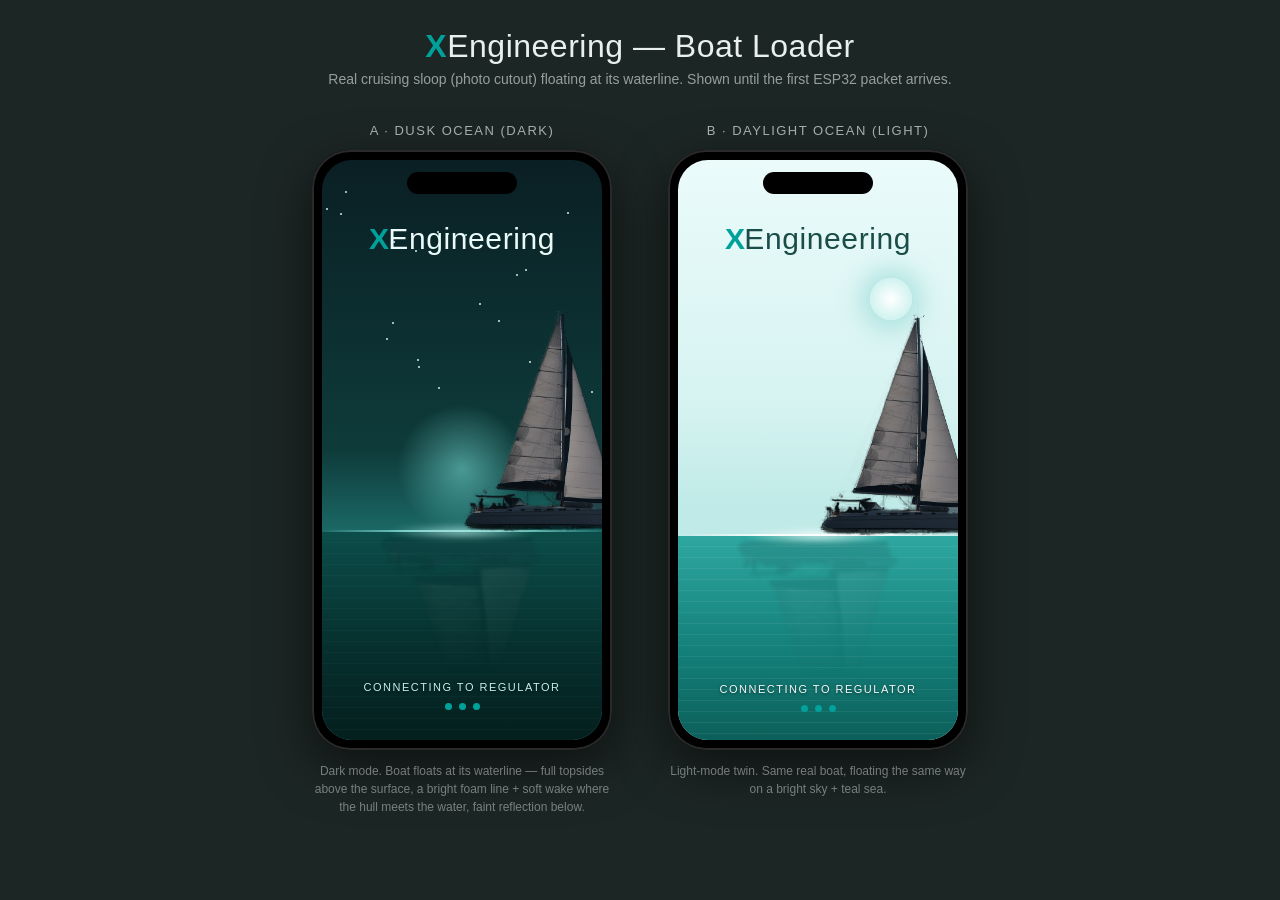
==== boat_loader_prototypes.html @ 445ec553 "Add boat loader prototype + CC BY-SA image credit Loading-screen sailboat prototype using a real cru" ====
<!DOCTYPE html>
<html lang="en">
<head>
<meta charset="UTF-8">
<meta name="viewport" content="width=device-width, initial-scale=1.0">
<title>X Engineering — Boat Loader (real boat, floating)</title>
<style>
  :root{ --accent:#00a19a; --accent-deep:#007a75; --accent-soft:#4fc4bd; }
  *{ box-sizing:border-box; }
  body{ margin:0; font-family:-apple-system,BlinkMacSystemFont,'Segoe UI',Roboto,Helvetica,Arial,sans-serif;
    background:#1c2624; color:#e8efee; padding:28px 18px 60px; }
  .page-title{ text-align:center; margin:0 0 6px; font-weight:300; letter-spacing:.5px; }
  .page-title b{ color:var(--accent); font-weight:900; }
  .page-sub{ text-align:center; opacity:.6; margin:0 0 36px; font-size:14px; }
  .grid{ display:flex; flex-wrap:wrap; gap:40px; justify-content:center; }
  .proto{ display:flex; flex-direction:column; align-items:center; }
  .proto-name{ font-size:13px; letter-spacing:1.5px; text-transform:uppercase; opacity:.7; margin-bottom:12px; }
  .proto-desc{ font-size:12px; opacity:.45; margin:12px 8px 0; text-align:center; max-width:300px; line-height:1.5; }

  .phone{ width:300px; height:600px; border-radius:38px; background:#000; padding:10px;
    box-shadow:0 18px 50px rgba(0,0,0,.5), inset 0 0 0 2px #2a2a2a; position:relative; }
  .screen{ width:100%; height:100%; border-radius:30px; overflow:hidden; position:relative; }
  .notch{ position:absolute; top:12px; left:50%; transform:translateX(-50%); width:110px; height:22px; background:#000; border-radius:12px; z-index:60; }

  .wm{ display:flex; align-items:baseline; justify-content:center; line-height:1; font-size:30px; }
  .wm-X{ font-weight:900; color:var(--accent); letter-spacing:-.02em; }
  .wm-rest{ font-weight:300; letter-spacing:.02em; }
  .tagline{ text-align:center; font-size:10px; letter-spacing:3px; text-transform:uppercase; opacity:.6; margin-top:8px; }
  .brand{ position:absolute; top:64px; left:0; right:0; z-index:40; }
  .loadtext{ text-align:center; font-size:11px; letter-spacing:1.5px; text-transform:uppercase; margin-bottom:10px; opacity:.95; text-shadow:0 1px 3px rgba(0,0,0,.5); }
  .A .loadtext{ color:#cdfbf6; } .B .loadtext{ color:#ffffff; }
  .dots{ display:flex; gap:7px; justify-content:center; }
  .dots span{ width:7px; height:7px; border-radius:50%; background:var(--accent); animation:pulse 1.4s ease-in-out infinite; }
  .dots span:nth-child(2){ animation-delay:.2s; } .dots span:nth-child(3){ animation-delay:.4s; }
  @keyframes pulse{ 0%,100%{opacity:.25; transform:scale(.7);} 50%{opacity:1; transform:scale(1);} }

  .sky{ position:absolute; inset:0; }

  /* --- WATERLINE MODEL ---
     The photo cutout was trimmed exactly at the hull's real waterline, so the
     boat's BOTTOM EDGE is the waterline. We align the sea surface to that edge:
     the whole hull/topsides stay above water; only a foam line + wake touch it. */
  .boat{ position:absolute; left:50%; width:166px; z-index:30; transform-origin:50% 100%;
    animation:bob 6s ease-in-out infinite; }
  .boat img{ width:100%; display:block; }
  @keyframes bob{
    0%,100%{ transform:translateX(-51%) translateY(0)   rotate(-1deg); }
    50%    { transform:translateX(-49%) translateY(-4px) rotate(1deg); }
  }

  .reflection{ position:absolute; left:50%; width:166px; z-index:16;
    transform:translateX(-50%) scaleY(-1); filter:blur(1.4px);
    -webkit-mask-image:linear-gradient(to top, #000 0%, transparent 60%);
            mask-image:linear-gradient(to top, #000 0%, transparent 60%);
    animation:refl 6s ease-in-out infinite; }
  .reflection img{ width:100%; display:block; }
  @keyframes refl{ 0%,100%{ transform:translateX(-50%) scaleY(-1) skewX(2.5deg);} 50%{ transform:translateX(-50%) scaleY(-1) skewX(-2.5deg);} }

  .sea{ position:absolute; left:0; right:0; bottom:0; z-index:15; overflow:hidden; }
  .waterline{ position:absolute; left:0; right:0; height:2px; z-index:20; }   /* bright surface line */
  .wake{ position:absolute; left:50%; transform:translateX(-50%); width:150px; height:16px; z-index:22;
    border-radius:50%; filter:blur(3px); animation:wake 6s ease-in-out infinite; }
  @keyframes wake{ 0%,100%{ opacity:.55; width:150px;} 50%{ opacity:.8; width:166px;} }

  /* gentle swell lines, LOW in the water body — purely decorative, never touch the hull */
  .swell{ position:absolute; left:0; width:200%; height:24px; z-index:18; }
  .swell svg{ width:100%; height:100%; display:block; }
  .swell path{ vector-effect:non-scaling-stroke; fill:none; }
  @keyframes drift{ from{ transform:translateX(0);} to{ transform:translateX(-50%);} }

  /* ============ A — DUSK OCEAN (dark) ============ */
  .A .sky{ background:linear-gradient(#0a1f24 0%, #0e3b3a 50%, #1d6f6c 66%, #2b8a86 74%); }
  .A .wm-rest{ color:#e9faf8; } .A .tagline{ color:var(--accent-soft); }
  .A .sun{ position:absolute; bottom:206px; left:50%; transform:translateX(-50%); width:130px; height:130px; border-radius:50%;
    background:radial-gradient(circle, rgba(130,235,227,.5), rgba(130,235,227,0) 70%); z-index:5; }
  .A .star{ position:absolute; width:2px; height:2px; background:#cfeeed; border-radius:50%; animation:twinkle 3s ease-in-out infinite; }
  @keyframes twinkle{ 0%,100%{opacity:.2;} 50%{opacity:1;} }
  .A .boat{ bottom:208px; }                /* waterline at 208px from bottom */
  .A .reflection{ bottom:-30px; opacity:.16; }
  .A .sea{ height:208px; background:linear-gradient(#0c4d4a 0%, #06302e 55%, #041f1e 100%); }
  .A .seaShine{ position:absolute; inset:0; opacity:.4;
    background:repeating-linear-gradient(180deg, transparent 0 10px, rgba(130,235,227,.08) 10px 11px); }
  .A .waterline{ bottom:208px; background:linear-gradient(90deg, transparent, rgba(160,245,238,.7) 30%, rgba(160,245,238,.7) 70%, transparent); }
  .A .wake{ bottom:200px; background:radial-gradient(ellipse, rgba(200,250,245,.7), rgba(200,250,245,0) 70%); }
  .A .swell.s1{ bottom:120px; animation:drift 12s linear infinite; }
  .A .swell.s2{ bottom:74px;  animation:drift 16s linear infinite reverse; opacity:.6; }
  .A .swell path{ stroke:var(--accent-soft); }
  .A .loadrow{ position:absolute; bottom:30px; left:0; right:0; z-index:50; }

  /* ============ B — DAYLIGHT OCEAN (light) ============ */
  .B .sky{ background:linear-gradient(#eafbfa 0%, #d6f3f1 42%, #bfeae7 60%); }
  .B .wm-rest{ color:#1a4d4a; } .B .tagline{ color:var(--accent-deep); }
  .B .sun{ position:absolute; top:118px; right:46px; width:42px; height:42px; border-radius:50%;
    background:radial-gradient(circle,#fff,#bdeee9); box-shadow:0 0 26px 8px rgba(0,161,154,.25); z-index:5; }
  .B .cloud{ position:absolute; height:14px; width:54px; background:#fff; border-radius:20px; opacity:.85; z-index:6; animation:cloud 20s linear infinite; }
  .B .cloud::before,.B .cloud::after{ content:''; position:absolute; background:#fff; border-radius:50%; }
  .B .cloud::before{ width:24px; height:24px; top:-11px; left:6px; }
  .B .cloud::after{ width:30px; height:30px; top:-16px; left:22px; }
  .B .cl1{ top:150px; left:-70px; } .B .cl2{ top:200px; left:-70px; transform:scale(.7); animation-delay:8s; }
  @keyframes cloud{ from{ transform:translateX(0) scale(var(--s,1)); } to{ transform:translateX(380px) scale(var(--s,1)); } }
  .B .boat{ bottom:204px; }
  .B .reflection{ bottom:-34px; opacity:.14; }
  .B .sea{ height:204px; background:linear-gradient(#2ea7a0 0%, #14807a 55%, #0c5f5a 100%); }
  .B .seaShine{ position:absolute; inset:0; opacity:.4;
    background:repeating-linear-gradient(180deg, transparent 0 10px, rgba(255,255,255,.16) 10px 11px); }
  .B .waterline{ bottom:204px; background:linear-gradient(90deg, transparent, rgba(255,255,255,.85) 30%, rgba(255,255,255,.85) 70%, transparent); }
  .B .wake{ bottom:196px; background:radial-gradient(ellipse, rgba(255,255,255,.8), rgba(255,255,255,0) 70%); }
  .B .swell.s1{ bottom:118px; animation:drift 12s linear infinite; }
  .B .swell.s2{ bottom:72px;  animation:drift 16s linear infinite reverse; opacity:.6; }
  .B .swell path{ stroke:#eafffe; }
  .B .loadrow{ position:absolute; bottom:28px; left:0; right:0; z-index:50; }
</style>
</head>
<body>
  <!--
    Loading-screen sailboat (web_assets/boat_sloop.png):
    "Sloop under full sail, close reaching, showing its fractional rig" by Stefan Ivanovich,
    via Wikimedia Commons, licensed CC BY-SA 3.0 (https://creativecommons.org/licenses/by-sa/3.0/).
    Background removed for use as a loading graphic. See CREDITS.md.
  -->
  <h1 class="page-title"><b>X</b>Engineering — Boat Loader</h1>
  <p class="page-sub">Real cruising sloop (photo cutout) floating at its waterline. Shown until the first ESP32 packet arrives.</p>

  <div class="grid">

    <!-- ============ A ============ -->
    <div class="proto">
      <div class="proto-name">A · Dusk Ocean (dark)</div>
      <div class="phone"><div class="screen A" id="sceneA">
        <div class="notch"></div>
        <div class="sky"></div>
        <div class="brand"><div class="wm"><span class="wm-X">X</span><span class="wm-rest">Engineering</span></div></div>
        <div class="sun"></div>

        <div class="reflection"><img src="web_assets/boat_sloop.png" alt=""></div>
        <div class="boat"><img src="web_assets/boat_sloop.png" alt="sailboat"></div>

        <div class="sea">
          <div class="seaShine"></div>
        </div>
        <div class="waterline"></div>
        <div class="wake"></div>

        <div class="loadrow"><div class="loadtext">Connecting to regulator</div><div class="dots"><span></span><span></span><span></span></div></div>
      </div></div>
      <div class="proto-desc">Dark mode. Boat floats at its waterline — full topsides above the surface, a bright foam line + soft wake where the hull meets the water, faint reflection below.</div>
    </div>

    <!-- ============ B ============ -->
    <div class="proto">
      <div class="proto-name">B · Daylight Ocean (light)</div>
      <div class="phone"><div class="screen B">
        <div class="notch"></div>
        <div class="sky"></div>
        <div class="brand"><div class="wm"><span class="wm-X">X</span><span class="wm-rest">Engineering</span></div></div>
        <div class="sun"></div>
        <div class="cloud cl1"></div><div class="cloud cl2"></div>

        <div class="reflection"><img src="web_assets/boat_sloop.png" alt=""></div>
        <div class="boat"><img src="web_assets/boat_sloop.png" alt="sailboat"></div>

        <div class="sea">
          <div class="seaShine"></div>
        </div>
        <div class="waterline"></div>
        <div class="wake"></div>

        <div class="loadrow"><div class="loadtext">Connecting to regulator</div><div class="dots"><span></span><span></span><span></span></div></div>
      </div></div>
      <div class="proto-desc">Light-mode twin. Same real boat, floating the same way on a bright sky + teal sea.</div>
    </div>

  </div>

<script>
  (function(){
    var s=document.getElementById('sceneA');
    for(var i=0;i<22;i++){ var d=document.createElement('div'); d.className='star';
      d.style.left=(Math.random()*100)+'%'; d.style.top=(Math.random()*42)+'%'; d.style.animationDelay=(Math.random()*3)+'s'; s.appendChild(d); }
  })();
</script>
</body>
</html>
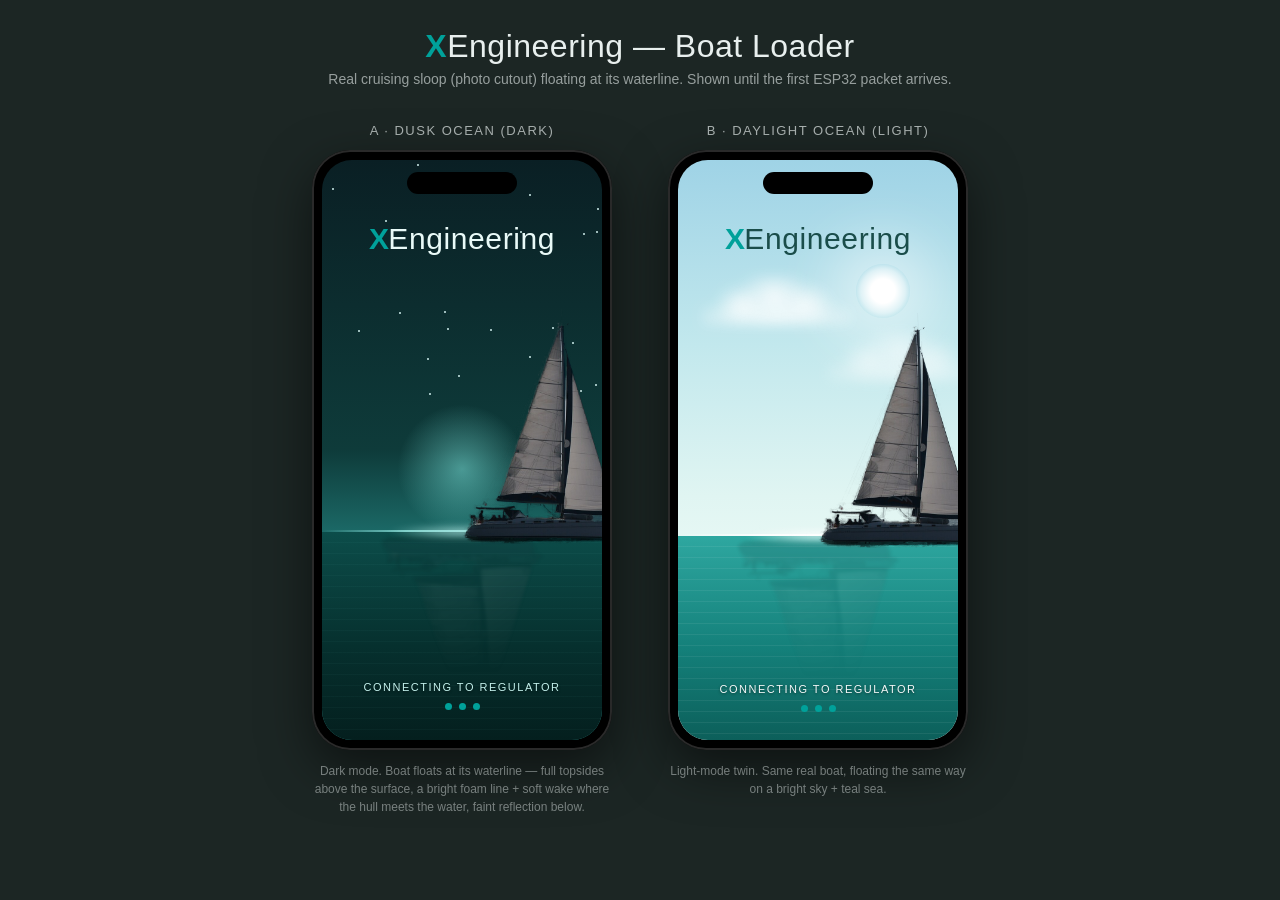
==== commit 5c593384: "May302026earlyAM" ====
--- a/boat_loader_prototypes.html
+++ b/boat_loader_prototypes.html
@@ -75,7 +75,7 @@
     background:radial-gradient(circle, rgba(130,235,227,.5), rgba(130,235,227,0) 70%); z-index:5; }
   .A .star{ position:absolute; width:2px; height:2px; background:#cfeeed; border-radius:50%; animation:twinkle 3s ease-in-out infinite; }
   @keyframes twinkle{ 0%,100%{opacity:.2;} 50%{opacity:1;} }
-  .A .boat{ bottom:208px; }                /* waterline at 208px from bottom */
+  .A .boat{ bottom:196px; }                /* sea top at 208px; boat seated ~12px into the water */
   .A .reflection{ bottom:-30px; opacity:.16; }
   .A .sea{ height:208px; background:linear-gradient(#0c4d4a 0%, #06302e 55%, #041f1e 100%); }
   .A .seaShine{ position:absolute; inset:0; opacity:.4;
@@ -88,17 +88,24 @@
   .A .loadrow{ position:absolute; bottom:30px; left:0; right:0; z-index:50; }
 
   /* ============ B — DAYLIGHT OCEAN (light) ============ */
-  .B .sky{ background:linear-gradient(#eafbfa 0%, #d6f3f1 42%, #bfeae7 60%); }
+  .B .sky{ background:linear-gradient(180deg, #9fd3e6 0%, #c2e8ed 32%, #e0f5f2 58%, #eefbf7 76%); }
   .B .wm-rest{ color:#1a4d4a; } .B .tagline{ color:var(--accent-deep); }
-  .B .sun{ position:absolute; top:118px; right:46px; width:42px; height:42px; border-radius:50%;
-    background:radial-gradient(circle,#fff,#bdeee9); box-shadow:0 0 26px 8px rgba(0,161,154,.25); z-index:5; }
-  .B .cloud{ position:absolute; height:14px; width:54px; background:#fff; border-radius:20px; opacity:.85; z-index:6; animation:cloud 20s linear infinite; }
-  .B .cloud::before,.B .cloud::after{ content:''; position:absolute; background:#fff; border-radius:50%; }
-  .B .cloud::before{ width:24px; height:24px; top:-11px; left:6px; }
-  .B .cloud::after{ width:30px; height:30px; top:-16px; left:22px; }
-  .B .cl1{ top:150px; left:-70px; } .B .cl2{ top:200px; left:-70px; transform:scale(.7); animation-delay:8s; }
-  @keyframes cloud{ from{ transform:translateX(0) scale(var(--s,1)); } to{ transform:translateX(380px) scale(var(--s,1)); } }
-  .B .boat{ bottom:204px; }
+  .B .sun{ position:absolute; top:104px; right:48px; width:54px; height:54px; border-radius:50%;
+    background:radial-gradient(circle, #fff 32%, rgba(255,255,255,.55) 58%, rgba(255,255,255,0) 76%);
+    box-shadow:0 0 60px 22px rgba(255,255,255,.55); z-index:5; }
+  /* Soft, blurred multi-puff clouds (no hard edges) */
+  .B .cloud{ position:absolute; z-index:6; width:150px; height:50px; filter:blur(6px); background-repeat:no-repeat;
+    background:
+      radial-gradient(38px 30px at 26% 58%, rgba(255,255,255,.95), rgba(255,255,255,0) 70%),
+      radial-gradient(52px 42px at 48% 42%, #ffffff, rgba(255,255,255,0) 72%),
+      radial-gradient(42px 32px at 70% 56%, rgba(255,255,255,.95), rgba(255,255,255,0) 70%),
+      radial-gradient(135px 24px at 50% 84%, rgba(255,255,255,.85), rgba(255,255,255,0) 78%);
+    animation:cloud 90s linear infinite; }
+  .B .cloud::before,.B .cloud::after{ content:none; }
+  .B .cl1{ top:116px; left:24px; --s:1; opacity:.9; }
+  .B .cl2{ top:172px; left:150px; --s:.58; opacity:.6; animation-duration:120s; }
+  @keyframes cloud{ from{ transform:translateX(0) scale(var(--s,1)); } to{ transform:translateX(480px) scale(var(--s,1)); } }
+  .B .boat{ bottom:192px; }                /* sea top at 204px; boat seated ~12px into the water */
   .B .reflection{ bottom:-34px; opacity:.14; }
   .B .sea{ height:204px; background:linear-gradient(#2ea7a0 0%, #14807a 55%, #0c5f5a 100%); }
   .B .seaShine{ position:absolute; inset:0; opacity:.4;
